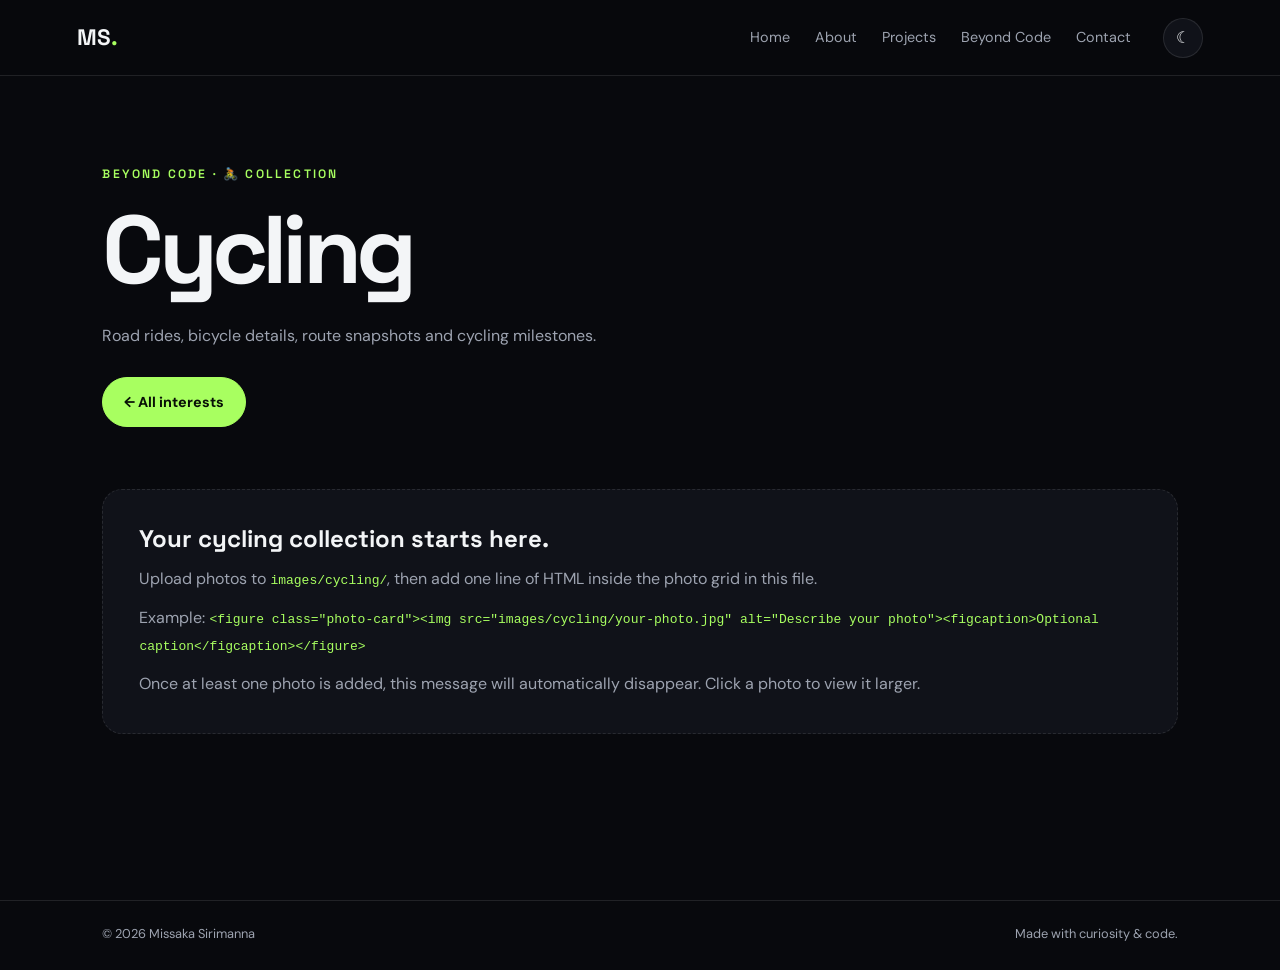
==== cycling.html @ 7cdc2725 "Add files via upload Update The website" ====
<!DOCTYPE html>
<html lang="en">
<head>
  <meta charset="UTF-8">
  <meta name="viewport" content="width=device-width, initial-scale=1.0">
  <meta name="description" content="Cycling — Beyond Code by Missaka Sirimanna.">
  <title>Cycling | Beyond Code — Missaka Sirimanna</title>
  <link rel="stylesheet" href="style.css">
  <link rel="stylesheet" href="gallery.css">
</head>
<body>
  <header class="navbar">
    <a class="logo" href="index.html">MS<span>.</span></a>
    <button class="menu-toggle" aria-label="Open navigation">☰</button>
    <nav id="nav">
      <a href="index.html#home">Home</a><a href="index.html#about">About</a>
      <a href="index.html#projects">Projects</a><a href="index.html#interests">Beyond Code</a>
      <a href="index.html#contact">Contact</a>
    </nav>
    <button id="themeToggle" class="theme-toggle" aria-label="Toggle theme">☾</button>
  </header>
  <main class="gallery-main">
    <section class="gallery-hero">
      <p class="eyebrow">BEYOND CODE · 🚴 COLLECTION</p>
      <h1>Cycling</h1>
      <p class="gallery-intro">Road rides, bicycle details, route snapshots and cycling milestones.</p>
      <div class="gallery-actions"><a class="btn primary" href="index.html#interests">← All interests</a></div>
    </section>
    <section class="gallery-wrap" aria-label="Cycling photo gallery">
      <div class="photo-grid" id="photoGrid">
        <!-- ADD PHOTOS BELOW: copy this one line per photo, then change the path and alt text.
        <figure class="photo-card"><img src="images/cycling/your-photo.jpg" alt="Describe your photo"><figcaption>Optional caption</figcaption></figure>
        -->
      </div>
      <div class="gallery-empty" id="galleryEmpty">
        <h2>Your cycling collection starts here.</h2>
        <p>Upload photos to <code>images/cycling/</code>, then add one line of HTML inside the photo grid in this file.</p>
        <p>Example: <code>&lt;figure class="photo-card"&gt;&lt;img src="images/cycling/your-photo.jpg" alt="Describe your photo"&gt;&lt;figcaption&gt;Optional caption&lt;/figcaption&gt;&lt;/figure&gt;</code></p>
        <p>Once at least one photo is added, this message will automatically disappear. Click a photo to view it larger.</p>
      </div>
    </section>
  </main>
  <div class="lightbox" id="lightbox" role="dialog" aria-modal="true" aria-label="Expanded photo">
    <button class="lightbox-close" id="lightboxClose" aria-label="Close photo viewer">×</button><img id="lightboxImage" alt="">
  </div>
  <footer class="gallery-footer"><span>© 2026 Missaka Sirimanna</span><span>Made with curiosity &amp; code.</span></footer>
  <script src="script.js"></script><script src="gallery.js"></script>
</body>
</html>
---- style.css ----
@import url('https://fonts.googleapis.com/css2?family=DM+Sans:wght@400;500;600;700&family=Space+Grotesk:wght@400;500;600;700&display=swap');

:root {
    --bg: #08090d;
    --surface: #101219;
    --surface-2: #151821;
    --text: #f3f5f7;
    --muted: #9da3b0;
    --line: rgba(255, 255, 255, 0.10);
    --accent: #a8ff60;
    --accent-2: #73d8ff;
    --shadow: 0 25px 80px rgba(0, 0, 0, 0.35);
}

body.light {
    --bg: #f6f7f3;
    --surface: #ffffff;
    --surface-2: #eef0eb;
    --text: #111318;
    --muted: #5e6570;
    --line: rgba(0, 0, 0, 0.10);
    --accent: #4e9b18;
    --accent-2: #188bb8;
    --shadow: 0 25px 70px rgba(20, 25, 30, 0.12);
}

/* ================================
   Reset
================================ */

* {
    box-sizing: border-box;
    margin: 0;
    padding: 0;
}

html {
    scroll-behavior: smooth;
}

body {
    background: var(--bg);
    color: var(--text);
    font-family: "DM Sans", sans-serif;
    line-height: 1.7;
    overflow-x: hidden;
    transition: background 0.3s, color 0.3s;
}

a {
    color: inherit;
    text-decoration: none;
}


/* ================================
   Navigation
================================ */

.navbar {
    position: fixed;
    z-index: 100;
    top: 0;
    width: 100%;
    height: 76px;

    display: flex;
    align-items: center;
    gap: 32px;

    padding: 0 6%;

    background: rgba(8, 9, 13, 0.82);
    backdrop-filter: blur(16px);

    border-bottom: 1px solid var(--line);
}

body.light .navbar {
    background: rgba(246, 247, 243, 0.88);
}

.logo {
    font: 700 1.4rem "Space Grotesk", sans-serif;
    margin-right: auto;
}

.logo span {
    color: var(--accent);
}

nav {
    display: flex;
    gap: 25px;
}

nav a {
    color: var(--muted);
    font-size: 0.9rem;
    transition: color 0.2s;
}

nav a:hover {
    color: var(--text);
}

.theme-toggle,
.menu-toggle {
    border: 1px solid var(--line);
    background: var(--surface);
    color: var(--text);

    width: 40px;
    height: 40px;

    border-radius: 50%;
    cursor: pointer;
    font-size: 1rem;
}

.menu-toggle {
    display: none;
    border-radius: 10px;
}


/* ================================
   General Sections
================================ */

.section {
    padding: 125px 8%;
    max-width: 1400px;
    margin: auto;
}

.alt {
    max-width: none;
    background: var(--surface);
}

.section-heading {
    margin-bottom: 55px;
}

.section-heading h2 {
    font-size: clamp(2.4rem, 5vw, 4.5rem);
    letter-spacing: -0.05em;
    max-width: 700px;
}

h1,
h2,
h3 {
    font-family: "Space Grotesk", sans-serif;
    line-height: 1.1;
}


/* ================================
   Hero
================================ */

.hero {
    min-height: 100vh;

    display: flex;
    align-items: center;
    justify-content: space-between;

    gap: 60px;

    position: relative;
    overflow: hidden;

    padding-top: 150px;
}

.hero-content {
    max-width: 760px;
    position: relative;
    z-index: 2;
}

.eyebrow {
    color: var(--accent);
    font: 600 0.76rem "Space Grotesk", sans-serif;
    letter-spacing: 0.18em;
    margin-bottom: 16px;
}

h1 {
    font-size: clamp(4rem, 10vw, 8.5rem);
    letter-spacing: -0.07em;
}

h1 span {
    color: transparent;
    -webkit-text-stroke: 1px var(--text);
}

.hero-subtitle {
    margin-top: 25px;
    font-size: 1.15rem;
}

.hero-subtitle span {
    color: var(--accent);
    padding: 0 8px;
}

.hero-text {
    max-width: 590px;
    color: var(--muted);
    margin-top: 12px;
    font-size: 1.02rem;
}

.hero-buttons {
    display: flex;
    flex-wrap: wrap;
    gap: 13px;
    margin-top: 30px;
}


/* ================================
   Buttons
================================ */

.btn {
    display: inline-flex;
    align-items: center;
    justify-content: center;

    padding: 12px 21px;

    border-radius: 999px;

    font-weight: 700;
    font-size: 0.9rem;

    border: 1px solid var(--line);

    transition:
        transform 0.2s,
        background 0.2s,
        color 0.2s;
}

.btn:hover {
    transform: translateY(-3px);
}

.btn.primary {
    background: var(--accent);
    color: #081006;
    border-color: var(--accent);
}

.btn.secondary {
    background: var(--surface);
}


/* ================================
   Hero Animation
================================ */

.hero-orbit {
    width: 350px;
    height: 350px;

    position: relative;
    flex: 0 0 auto;
}

.orbit {
    position: absolute;
    inset: 0;

    border: 1px solid var(--line);
    border-radius: 50%;
}

.orbit-1 {
    transform: rotate(25deg) scaleY(0.42);
    animation: spin 15s linear infinite;
}

.orbit-2 {
    transform: rotate(-40deg) scaleY(0.7);
    animation: spin 22s linear infinite reverse;
}

.planet {
    position: absolute;

    top: 50%;
    left: 50%;

    transform: translate(-50%, -50%);

    width: 120px;
    height: 120px;

    display: grid;
    place-items: center;

    border-radius: 50%;

    background: var(--surface-2);

    border: 1px solid var(--line);

    box-shadow: 0 0 80px rgba(168, 255, 96, 0.15);

    font: 700 2rem "Space Grotesk", sans-serif;

    color: var(--accent);
}

@keyframes spin {
    to {
        transform: rotate(385deg) scaleY(0.42);
    }
}


/* ================================
   About
================================ */

.about-grid {
    display: grid;
    grid-template-columns: 0.8fr 1.2fr;
    gap: 70px;
}

.about-card,
.project,
.skill,
.interest {
    border: 1px solid var(--line);

    background: var(--surface);

    border-radius: 22px;

    padding: 30px;

    box-shadow: var(--shadow);
}

.avatar {
    width: 90px;
    height: 90px;

    border-radius: 24px;

    display: grid;
    place-items: center;

    background: var(--accent);

    color: #081006;

    font: 700 1.7rem "Space Grotesk", sans-serif;

    margin-bottom: 28px;
}

.card-label,
.tag {
    font-size: 0.7rem;
    letter-spacing: 0.15em;
    color: var(--muted);
    font-weight: 700;
}

.about-card h3 {
    font-size: 1.7rem;
    margin: 8px 0 13px;
}

.about-card p,
.about-copy p,
.skill p,
.interest p,
.project p,
.contact-box > p {
    color: var(--muted);
}

.about-copy {
    font-size: 1.1rem;
}

.about-copy p + p {
    margin-top: 20px;
}

.stats {
    display: flex;
    gap: 45px;

    margin-top: 40px;
    padding-top: 25px;

    border-top: 1px solid var(--line);
}

.stats strong {
    display: block;
    font: 700 2rem "Space Grotesk", sans-serif;
}

.stats span {
    color: var(--muted);
    font-size: 0.8rem;
}


/* ================================
   Skills
================================ */

.skills-grid {
    display: grid;

    grid-template-columns: repeat(3, 1fr);

    gap: 16px;

    max-width: 1150px;

    margin: auto;
}

.skill {
    min-height: 210px;

    transition:
        transform 0.2s,
        border-color 0.2s;

    box-shadow: none;
}

.skill:hover,
.project:hover,
.interest:hover {
    transform: translateY(-6px);
    border-color: var(--accent);
}

.skill span,
.project-number {
    color: var(--accent);
    font: 600 0.8rem "Space Grotesk", sans-serif;
}

.skill h3 {
    font-size: 1.4rem;
    margin: 30px 0 10px;
}


/* ================================
   Projects
================================ */

.projects-grid {
    display: grid;

    grid-template-columns: repeat(3, 1fr);

    gap: 18px;
}

.project {
    min-height: 360px;

    position: relative;

    box-shadow: none;

    transition:
        transform 0.2s,
        border-color 0.2s;
}

.project-number {
    font-size: 2.4rem;
    margin-bottom: 60px;
}

.project .tag {
    color: var(--accent-2);
}

.project h3 {
    font-size: 1.65rem;
    margin: 10px 0;
}

.project-tech {
    display: flex;
    flex-wrap: wrap;
    gap: 8px;

    position: absolute;

    bottom: 28px;
}

.project-tech span {
    padding: 5px 10px;

    border: 1px solid var(--line);

    border-radius: 999px;

    font-size: 0.72rem;

    color: var(--muted);
}


/* ================================
   Interests
================================ */

.interest-grid {
    display: grid;

    grid-template-columns: repeat(4, 1fr);

    gap: 16px;
}

.interest {
    box-shadow: none;

    transition:
        transform 0.2s,
        border-color 0.2s;
}

.interest span {
    font-size: 2rem;
}

.interest h3 {
    margin: 22px 0 8px;
}


/* ================================
   Contact
================================ */

.contact-section {
    min-height: 75vh;

    display: grid;

    place-items: center;
}

.contact-box {
    width: min(850px, 100%);

    text-align: center;
}

.contact-box h2 {
    font-size: clamp(3rem, 7vw, 6rem);

    letter-spacing: -0.06em;
}

.contact-box > p {
    max-width: 580px;

    margin: 20px auto 28px;
}

.socials {
    display: flex;

    justify-content: center;

    gap: 30px;

    margin-top: 35px;

    color: var(--muted);
}

.socials a:hover {
    color: var(--accent);
}


/* ================================
   Footer
================================ */

footer {
    border-top: 1px solid var(--line);

    padding: 25px 8%;

    display: flex;

    justify-content: space-between;

    color: var(--muted);

    font-size: 0.8rem;
}


/* ================================
   Scroll Animation
================================ */

.reveal {
    opacity: 0;

    transform: translateY(24px);

    transition:
        opacity 0.7s ease,
        transform 0.7s ease;
}

.reveal.visible {
    opacity: 1;

    transform: translateY(0);
}


/* ================================
   Tablet / Mobile
================================ */

@media (max-width: 850px) {

    .navbar {
        padding: 0 5%;
    }

    .menu-toggle {
        display: block;
    }

    nav {
        position: absolute;

        top: 76px;
        left: 0;

        width: 100%;

        display: none;

        flex-direction: column;

        padding: 22px 7%;

        background: var(--surface);

        border-bottom: 1px solid var(--line);
    }

    nav.open {
        display: flex;
    }

    .hero {
        flex-direction: column;

        align-items: flex-start;

        justify-content: center;
    }

    .hero-orbit {
        position: absolute;

        right: -100px;

        bottom: 40px;

        opacity: 0.45;

        transform: scale(0.7);
    }

    .about-grid,
    .projects-grid {
        grid-template-columns: 1fr;
    }

    .skills-grid {
        grid-template-columns: repeat(2, 1fr);
    }

    .interest-grid {
        grid-template-columns: repeat(2, 1fr);
    }
}


/* ================================
   Small Phones
================================ */

@media (max-width: 520px) {

    .section {
        padding: 95px 6%;
    }

    h1 {
        font-size: clamp(3.7rem, 18vw, 6rem);
    }

    .skills-grid,
    .interest-grid {
        grid-template-columns: 1fr;
    }

    .stats {
        gap: 22px;
    }

    .socials {
        flex-wrap: wrap;

        gap: 18px;
    }

    footer {
        flex-direction: column;

        gap: 8px;
    }
}
/* Beyond Code links */
.beyond-grid .interest { display:block; color:inherit; text-decoration:none; cursor:pointer; }
.interest-link { display:inline-block; margin-top:18px; color:var(--accent); font-size:.82rem; font-weight:700; }
.beyond-grid .interest:focus-visible { outline:2px solid var(--accent); outline-offset:4px; }
---- gallery.css ----
/* Gallery pages share the portfolio's colors and typography. */
.gallery-main { min-height:100vh; padding-top:76px; }
.gallery-hero { padding:90px 8% 42px; max-width:1400px; margin:auto; }
.gallery-hero h1 { font-size:clamp(3rem,8vw,6rem); letter-spacing:-.06em; }
.gallery-hero h1 span { color:var(--accent); -webkit-text-stroke:0; }
.gallery-intro { max-width:700px; margin-top:18px; color:var(--muted); }
.gallery-actions { display:flex; gap:12px; flex-wrap:wrap; margin-top:28px; }
.gallery-wrap { max-width:1400px; margin:auto; padding:20px 8% 100px; }
.photo-grid { display:grid; grid-template-columns:repeat(3,minmax(0,1fr)); gap:18px; }
.photo-card { position:relative; overflow:hidden; border:1px solid var(--line); border-radius:18px; background:var(--surface); min-height:180px; cursor:zoom-in; }
.photo-card img { display:block; width:100%; height:280px; object-fit:cover; transition:transform .35s ease; }
.photo-card:hover img { transform:scale(1.04); }
.photo-card figcaption { padding:12px 15px; color:var(--muted); font-size:.85rem; }
.gallery-empty { border:1px dashed var(--line); border-radius:20px; padding:36px; color:var(--muted); background:var(--surface); }
.gallery-empty h2 { color:var(--text); margin-bottom:12px; }
.gallery-empty code { color:var(--accent); overflow-wrap:anywhere; }
.gallery-empty p+p { margin-top:12px; }
.lightbox { position:fixed; inset:0; z-index:200; display:none; align-items:center; justify-content:center; padding:24px; background:rgba(0,0,0,.92); }
.lightbox.open { display:flex; }
.lightbox img { max-width:min(1100px,92vw); max-height:84vh; object-fit:contain; }
.lightbox-close { position:absolute; top:20px; right:24px; color:white; background:transparent; border:0; font-size:2.5rem; cursor:pointer; }
.gallery-footer { padding-top:22px; }
@media(max-width:850px) { .photo-grid { grid-template-columns:repeat(2,minmax(0,1fr)); } .photo-card img { height:240px; } }
@media(max-width:520px) { .gallery-hero { padding:70px 6% 30px; } .gallery-wrap { padding:15px 6% 70px; } .photo-grid { grid-template-columns:1fr; } .photo-card img { height:auto; max-height:420px; } .gallery-empty { padding:24px; } }
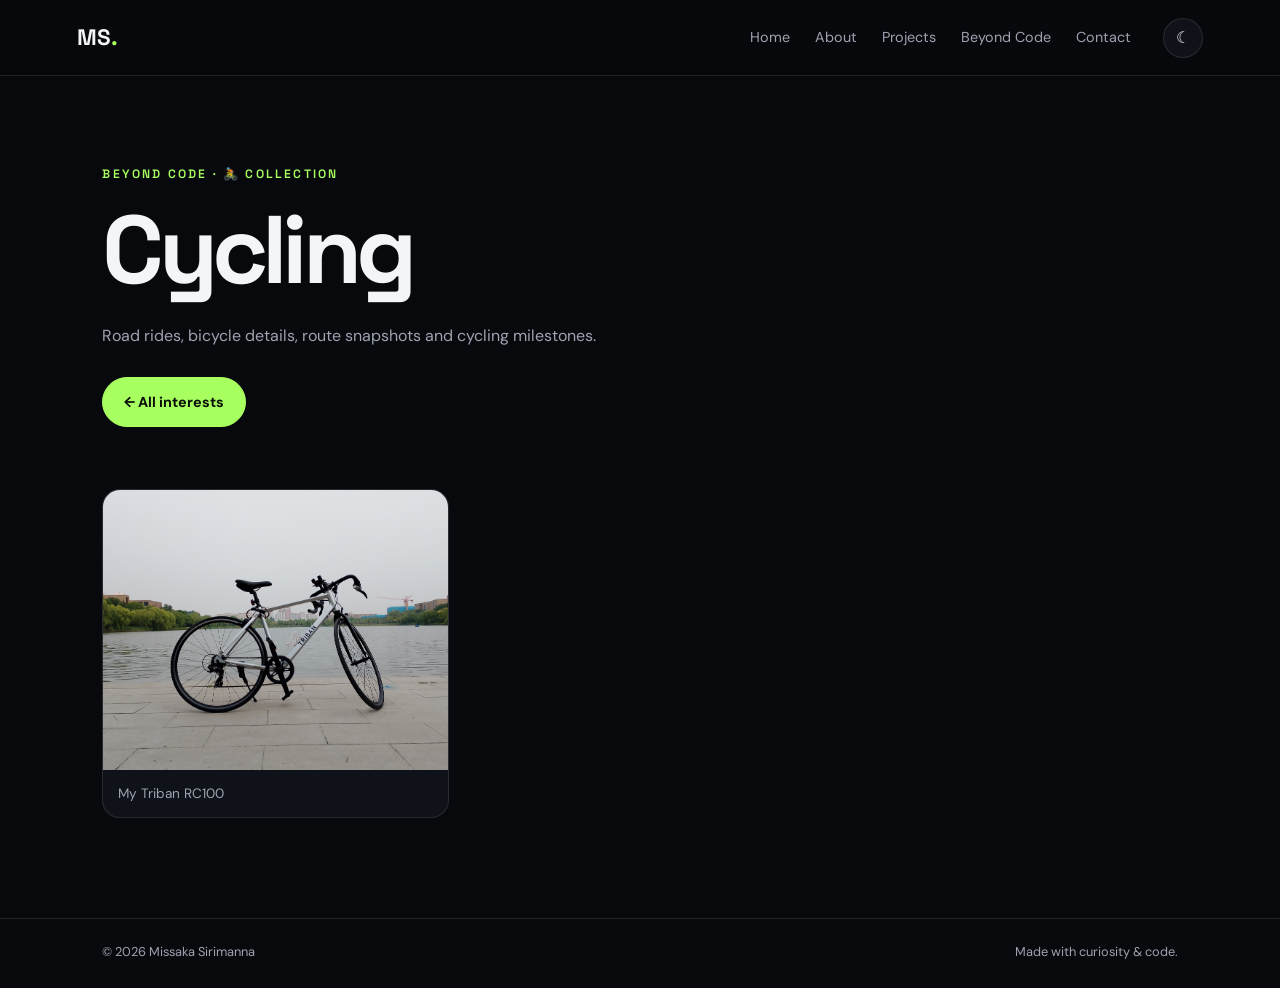
==== commit 65b61848: "Add files via upload" ====
--- a/cycling.html
+++ b/cycling.html
@@ -28,9 +28,7 @@
     </section>
     <section class="gallery-wrap" aria-label="Cycling photo gallery">
       <div class="photo-grid" id="photoGrid">
-        <!-- ADD PHOTOS BELOW: copy this one line per photo, then change the path and alt text.
-        <figure class="photo-card"><img src="images/cycling/your-photo.jpg" alt="Describe your photo"><figcaption>Optional caption</figcaption></figure>
-        -->
+        <figure class="photo-card"><img src="images/cycling/rc100.jpg" alt="My Triban RC100 road bicycle"><figcaption>My Triban RC100</figcaption></figure>
       </div>
       <div class="gallery-empty" id="galleryEmpty">
         <h2>Your cycling collection starts here.</h2>
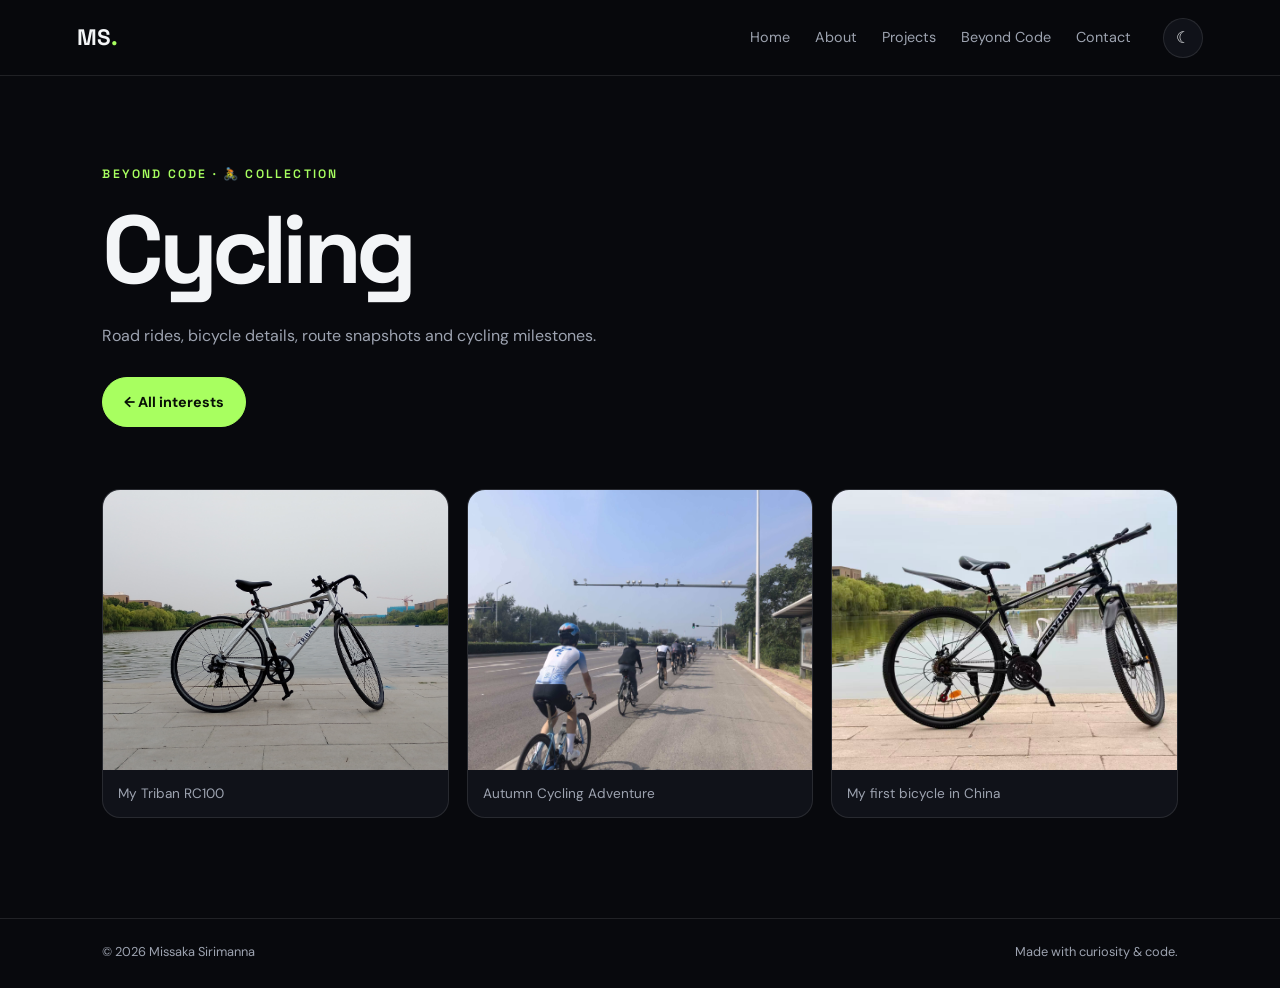
==== commit de5983f5: "Update cycling html" ====
--- a/cycling.html
+++ b/cycling.html
@@ -29,6 +29,9 @@
     <section class="gallery-wrap" aria-label="Cycling photo gallery">
       <div class="photo-grid" id="photoGrid">
         <figure class="photo-card"><img src="images/cycling/rc100.jpg" alt="My Triban RC100 road bicycle"><figcaption>My Triban RC100</figcaption></figure>
+        <figure class="photo-card"><img src="images/cycling/cycling1.jpg" alt="Cycling through autumn"><figcaption>Autumn Cycling Adventure</figcaption></figure>
+        <figure class="photo-card"><img src="images/cycling/aoyunma.jpg" alt="My first bicycle in China"><figcaption>My first bicycle in China</figcaption></figure>
+        <!-- <figure class="photo-card"><img src="images/cycling/autumn-ride.jpg" alt="Cycling through autumn"><figcaption>Autumn Cycling Adventure</figcaption></figure> -->
       </div>
       <div class="gallery-empty" id="galleryEmpty">
         <h2>Your cycling collection starts here.</h2>
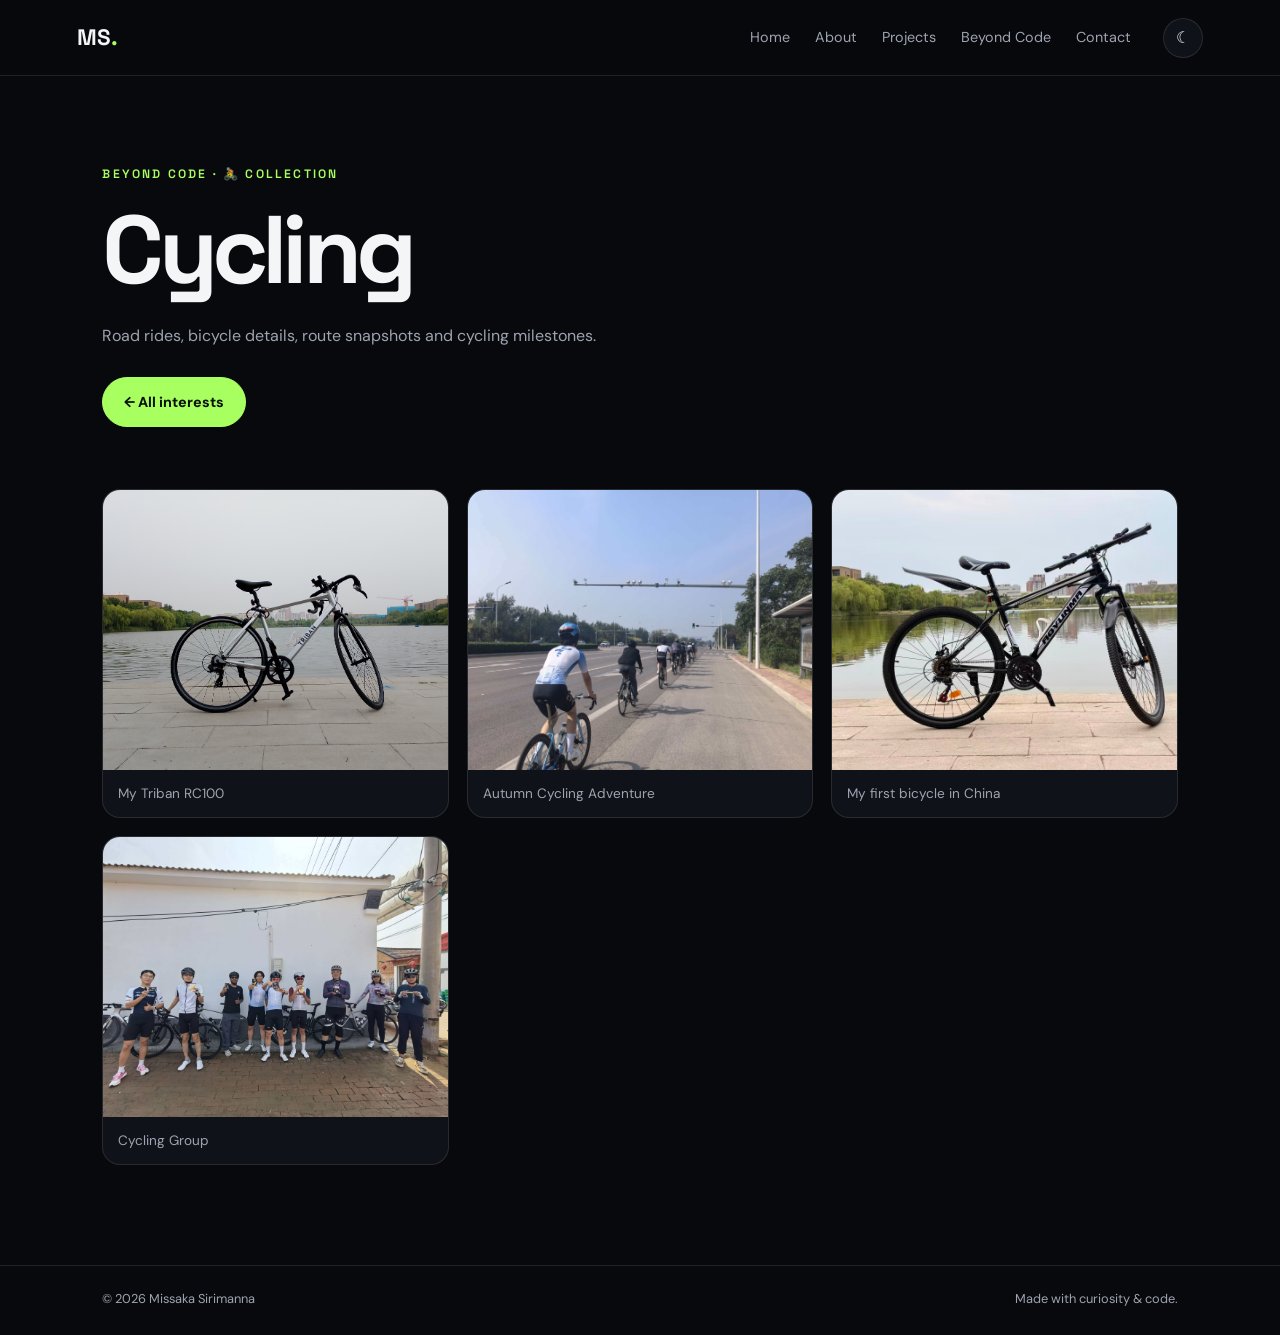
==== commit 946ca74f: "Add an image to cycling" ====
--- a/cycling.html
+++ b/cycling.html
@@ -31,6 +31,7 @@
         <figure class="photo-card"><img src="images/cycling/rc100.jpg" alt="My Triban RC100 road bicycle"><figcaption>My Triban RC100</figcaption></figure>
         <figure class="photo-card"><img src="images/cycling/cycling1.jpg" alt="Cycling through autumn"><figcaption>Autumn Cycling Adventure</figcaption></figure>
         <figure class="photo-card"><img src="images/cycling/aoyunma.jpg" alt="My first bicycle in China"><figcaption>My first bicycle in China</figcaption></figure>
+        <figure class="photo-card"><img src="images/cycling/C2.jpg" alt="Cycling group"><figcaption>Cycling Group</figcaption></figure>
         <!-- <figure class="photo-card"><img src="images/cycling/autumn-ride.jpg" alt="Cycling through autumn"><figcaption>Autumn Cycling Adventure</figcaption></figure> -->
       </div>
       <div class="gallery-empty" id="galleryEmpty">
